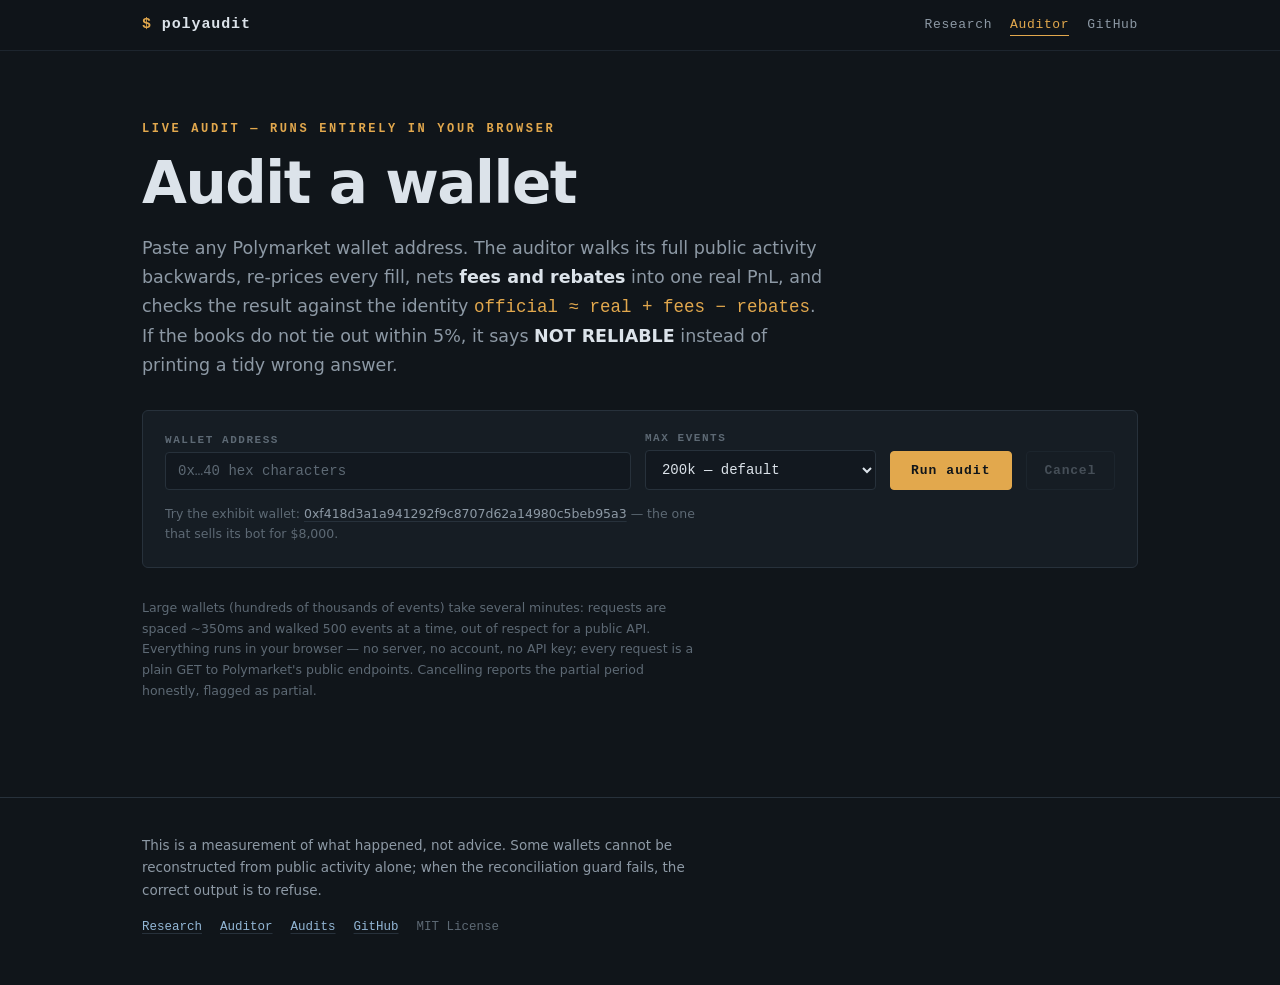
==== docs/auditor.html @ 951c94fe "feat: commissioned audits service page (USDC on Polygon, email orders)" ====
<!DOCTYPE html>
<html lang="en">
<head>
<meta charset="utf-8">
<meta name="viewport" content="width=device-width, initial-scale=1">
<meta name="color-scheme" content="dark">
<meta name="theme-color" content="#10151a">
<meta name="description" content="Audit any Polymarket wallet in your browser: real PnL with fees and rebates netted, maker/taker split, anti-luck shape, and a reconciliation guard that refuses to publish numbers that do not tie out.">
<title>polyaudit — wallet auditor</title>
<link rel="stylesheet" href="styles.css">
</head>
<body>
<a class="skip" href="#main">Skip to content</a>

<header class="site-head">
  <div class="wrap site-head-in">
    <a class="brand" href="index.html"><span class="tick">$</span> polyaudit</a>
    <nav class="site-nav" aria-label="Site">
      <a href="index.html">Research</a>
      <a href="auditor.html" aria-current="page">Auditor</a>
      <a href="https://github.com/IP-Mattos/polyaudit" rel="external">GitHub</a>
    </nav>
  </div>
</header>

<main id="main">
  <section class="hero wrap">
    <p class="eyebrow">Live audit — runs entirely in your browser</p>
    <h1>Audit a wallet</h1>
    <p class="lede">Paste any Polymarket wallet address. The auditor walks its
      full public activity backwards, re-prices every fill, nets
      <strong>fees and rebates</strong> into one real PnL, and checks the result
      against the identity <code>official ≈ real + fees − rebates</code>. If the
      books do not tie out within 5%, it says <strong>NOT RELIABLE</strong>
      instead of printing a tidy wrong answer.</p>

    <div class="aud-panel">
      <form class="aud-form" id="audForm" novalidate>
        <div class="field grow">
          <label for="addr">Wallet address</label>
          <input id="addr" name="addr" type="text" inputmode="text" autocomplete="off"
                 spellcheck="false" placeholder="0x…40 hex characters"
                 aria-describedby="addrHelp">
        </div>
        <div class="field">
          <label for="cap">Max events</label>
          <select id="cap" name="cap">
            <option value="50000">50k — quick look</option>
            <option value="200000" selected>200k — default</option>
            <option value="600000">600k — full engine cap</option>
          </select>
        </div>
        <button type="submit" class="btn" id="runBtn">Run audit</button>
        <button type="button" class="btn-ghost" id="cancelBtn" disabled>Cancel</button>
      </form>

      <p class="aud-note" id="addrHelp">
        Try the exhibit wallet:
        <a href="#" id="exampleLink">0xf418d3a1a941292f9c8707d62a14980c5beb95a3</a>
        — the one that sells its bot for $8,000.
      </p>

      <p class="aud-error" id="audError" role="alert" hidden></p>

      <div class="aud-progress" id="audProgress" aria-live="polite">
        <span id="progressText"></span><span class="cursor" aria-hidden="true"></span>
      </div>
    </div>

    <figure class="term report" id="report" aria-live="polite">
      <figcaption class="term-bar">
        <span id="reportTitle">audit report</span>
        <span id="reportMeta"></span>
      </figcaption>
      <div class="report-body" id="reportBody"></div>
      <div class="report-actions">
        <button type="button" class="btn-ghost" id="downloadBtn">Download JSON</button>
      </div>
    </figure>

    <p class="aud-note">
      Large wallets (hundreds of thousands of events) take several minutes:
      requests are spaced ~350ms and walked 500 events at a time, out of respect
      for a public API. Everything runs in your browser — no server, no account,
      no API key; every request is a plain GET to Polymarket's public endpoints.
      Cancelling reports the partial period honestly, flagged as partial.
    </p>
  </section>
</main>

<footer class="site-foot">
  <div class="wrap">
    <p class="disclaimer">This is a measurement of what happened, not advice.
      Some wallets cannot be reconstructed from public activity alone; when the
      reconciliation guard fails, the correct output is to refuse.</p>
    <nav aria-label="Footer">
      <a href="index.html">Research</a>
      <a href="auditor.html">Auditor</a>
      <a href="services.html">Audits</a>
      <a href="https://github.com/IP-Mattos/polyaudit" rel="external">GitHub</a>
      <span>MIT License</span>
    </nav>
  </div>
</footer>

<script src="audit.js"></script>
</body>
</html>
---- docs/styles.css ----
/* ============================================================
   polyaudit — forensic ledger. Dark-only, by intent.
   Ink system: ledger black ground, carbon panels, phosphor
   amber for data, red ink for losses and DEAD verdicts,
   settled green for the rare positive line.
   ============================================================ */

:root {
  --bg:        #10151a;   /* ledger black */
  --panel:     #161d24;   /* carbon */
  --panel-2:   #12181f;
  --rule:      #27313b;   /* hairline */
  --rule-soft: #1d252e;
  --paper:     #dce3ea;   /* body text */
  --slate:     #8d99a5;   /* annotations */
  --faint:     #5d6974;
  --amber:     #e2a84d;   /* phosphor: data, emphasis */
  --red:       #e0685c;   /* red ink: losses, DEAD */
  --green:     #83b077;   /* settled: the rare positive */
  --link:      #93b7d6;
  --mono: ui-monospace, "Cascadia Code", "SF Mono", Menlo, Consolas,
          "Liberation Mono", monospace;
  --sans: system-ui, -apple-system, "Segoe UI", Roboto, "Helvetica Neue",
          Arial, sans-serif;
}

* { box-sizing: border-box; }

html { scroll-behavior: smooth; }

body {
  margin: 0;
  background: var(--bg);
  color: var(--paper);
  font: 16px/1.65 var(--sans);
  -webkit-font-smoothing: antialiased;
}

::selection { background: var(--amber); color: #10151a; }

a { color: var(--link); text-decoration-color: var(--rule); text-underline-offset: 3px; }
a:hover { text-decoration-color: var(--link); }

:focus-visible {
  outline: 2px solid var(--amber);
  outline-offset: 2px;
  border-radius: 2px;
}

.skip {
  position: absolute; left: -9999px; top: 0;
  background: var(--amber); color: #10151a;
  padding: 8px 14px; font: 600 13px var(--mono); z-index: 99;
}
.skip:focus { left: 8px; top: 8px; }

.wrap { max-width: 1040px; margin-inline: auto; padding-inline: 22px; }

/* ---------- header ---------- */

.site-head {
  position: sticky; top: 0; z-index: 10;
  background: rgba(16, 21, 26, 0.92);
  backdrop-filter: blur(6px);
  border-bottom: 1px solid var(--rule-soft);
}
.site-head-in {
  display: flex; align-items: baseline; gap: 22px;
  padding-block: 14px; flex-wrap: wrap;
}
.brand {
  font: 700 15px/1 var(--mono);
  letter-spacing: 0.06em;
  color: var(--paper);
  text-decoration: none;
}
.brand .tick { color: var(--amber); }
.site-nav { display: flex; gap: 18px; margin-left: auto; flex-wrap: wrap; }
.site-nav a {
  font: 500 13px/1 var(--mono);
  letter-spacing: 0.05em;
  color: var(--slate);
  text-decoration: none;
  padding-block: 4px;
}
.site-nav a:hover { color: var(--paper); }
.site-nav a[aria-current="page"] {
  color: var(--amber);
  border-bottom: 1px solid var(--amber);
}

/* ---------- hero ---------- */

.hero { padding-block: 72px 56px; }
.eyebrow {
  font: 600 12px/1 var(--mono);
  letter-spacing: 0.22em;
  text-transform: uppercase;
  color: var(--amber);
  margin: 0 0 18px;
}
.hero h1 {
  font: 800 clamp(34px, 6vw, 58px)/1.06 var(--sans);
  letter-spacing: -0.025em;
  margin: 0 0 20px;
  max-width: 17ch;
}
.hero .lede {
  max-width: 62ch;
  color: var(--slate);
  font-size: 17.5px;
  margin: 0 0 14px;
}
.hero .lede strong { color: var(--paper); font-weight: 600; }
.hero .lede code { color: var(--amber); }

.case-index {
  display: flex; flex-wrap: wrap; gap: 8px 22px;
  margin-top: 30px; padding: 0; list-style: none;
}
.case-index a {
  font: 500 13px/1.4 var(--mono);
  color: var(--slate); text-decoration: none;
}
.case-index a::before { content: "→ "; color: var(--amber); }
.case-index a:hover { color: var(--paper); }

/* ---------- terminal / ledger exhibit ---------- */

.term {
  margin: 40px 0 0;
  background: var(--panel);
  border: 1px solid var(--rule);
  border-radius: 6px;
  overflow: hidden;
}
.term-bar {
  display: flex; justify-content: space-between; gap: 12px; flex-wrap: wrap;
  padding: 10px 16px;
  border-bottom: 1px solid var(--rule-soft);
  background: var(--panel-2);
  font: 500 12px/1.4 var(--mono);
  color: var(--faint);
  letter-spacing: 0.05em;
}
.term-body { padding: 18px 16px 8px; font: 14px/1.5 var(--mono); }

.tl {
  display: grid;
  grid-template-columns: minmax(0, 1fr) auto minmax(0, 1.1fr);
  gap: 4px 18px;
  align-items: baseline;
  padding-block: 5px;
}
.tl-k { color: var(--paper); }
.tl-v { text-align: right; font-variant-numeric: tabular-nums; white-space: nowrap; }
.tl-n { color: var(--faint); font-size: 12px; }
.tl.sum {
  border-top: 1px solid var(--rule);
  margin-top: 6px; padding-top: 10px;
  font-weight: 700;
}
.amber { color: var(--amber); }
.red   { color: var(--red); }
.green { color: var(--green); }
.slate { color: var(--slate); }

.term-foot {
  margin: 0;
  padding: 12px 16px 16px;
  color: var(--slate);
  font-size: 13.5px;
  border-top: 1px solid var(--rule-soft);
}

/* hero ledger reveal — one orchestrated moment, then quiet */
.reveal .tl { animation: settle 0.5s ease-out backwards; }
.reveal .tl:nth-child(1) { animation-delay: 0.15s; }
.reveal .tl:nth-child(2) { animation-delay: 0.35s; }
.reveal .tl:nth-child(3) { animation-delay: 0.55s; }
.reveal .tl:nth-child(4) { animation-delay: 0.85s; }
.reveal .tl:nth-child(5) { animation-delay: 1.15s; }
@keyframes settle {
  from { opacity: 0; transform: translateY(4px); }
  to   { opacity: 1; transform: none; }
}
@media (prefers-reduced-motion: reduce) {
  html { scroll-behavior: auto; }
  .reveal .tl { animation: none; }
}

/* ---------- exhibits (sections) ---------- */

.exhibit {
  padding-block: 64px;
  border-top: 1px solid var(--rule-soft);
}
.ex-tag {
  font: 600 12px/1 var(--mono);
  letter-spacing: 0.22em;
  text-transform: uppercase;
  color: var(--amber);
  margin: 0 0 14px;
}
.exhibit h2 {
  font: 700 clamp(24px, 3.6vw, 34px)/1.15 var(--sans);
  letter-spacing: -0.02em;
  margin: 0 0 16px;
}
.exhibit h3 {
  font: 650 18px/1.3 var(--sans);
  margin: 34px 0 10px;
}
.exhibit p { max-width: 68ch; }
.exhibit p, .exhibit li { color: var(--paper); }
.exhibit .aside { color: var(--slate); font-size: 14.5px; }
.exhibit code {
  font: 0.92em var(--mono);
  color: var(--amber);
  background: var(--panel-2);
  border: 1px solid var(--rule-soft);
  border-radius: 3px;
  padding: 0.08em 0.35em;
  overflow-wrap: anywhere;
}

.identity {
  margin: 26px 0;
  padding: 18px 20px;
  background: var(--panel);
  border: 1px solid var(--rule);
  border-left: 3px solid var(--amber);
  border-radius: 4px;
  font: 600 clamp(15px, 2.6vw, 19px)/1.5 var(--mono);
  overflow-x: auto;
  white-space: nowrap;
}
.identity .note {
  display: block; white-space: normal;
  font: 400 13px/1.5 var(--sans);
  color: var(--slate); margin-top: 8px;
}

/* ---------- verdict stamps ---------- */

.stamp {
  display: inline-block;
  font: 700 10.5px/1 var(--mono);
  letter-spacing: 0.14em;
  padding: 0.42em 0.6em 0.36em;
  border: 1.5px solid currentColor;
  border-radius: 3px;
  transform: rotate(-2deg);
  color: var(--red);
  white-space: nowrap;
}
.stamp.artifact { color: var(--amber); }
.stamp.zero, .stamp.gray { color: var(--slate); }
.stamp.won { color: var(--green); }

/* ---------- tables ---------- */

.tscroll {
  overflow-x: auto;
  border: 1px solid var(--rule);
  border-radius: 6px;
  margin: 26px 0;
  background: var(--panel);
}
table { border-collapse: collapse; width: 100%; min-width: 640px; }
th {
  text-align: left;
  font: 600 11px/1.4 var(--mono);
  letter-spacing: 0.14em;
  text-transform: uppercase;
  color: var(--faint);
  padding: 12px 14px;
  border-bottom: 1px solid var(--rule);
  background: var(--panel-2);
}
td {
  padding: 12px 14px;
  border-bottom: 1px solid var(--rule-soft);
  vertical-align: top;
  font-size: 14px;
}
tr:last-child td { border-bottom: 0; }
td.strat { font: 600 13.5px/1.45 var(--sans); color: var(--paper); min-width: 150px; }
td.ev { color: var(--slate); max-width: 56ch; }
td.ev b, td.ev strong { color: var(--paper); font-weight: 600; }
td .num { font-family: var(--mono); font-size: 0.95em; color: var(--amber); }

/* ---------- bestiary cards ---------- */

.cards {
  display: grid;
  grid-template-columns: repeat(2, minmax(0, 1fr));
  gap: 16px;
  margin: 28px 0;
  padding: 0;
  list-style: none;
}
.card {
  background: var(--panel);
  border: 1px solid var(--rule);
  border-radius: 6px;
  padding: 20px 20px 18px;
  display: flex; flex-direction: column; gap: 10px;
}
.card-kind {
  font: 700 11px/1 var(--mono);
  letter-spacing: 0.18em;
  text-transform: uppercase;
  color: var(--amber);
  margin: 0;
}
.card-who {
  font: 600 16px/1.3 var(--sans);
  margin: 0;
}
.card-who .addr { font: 400 12px var(--mono); color: var(--faint); overflow-wrap: anywhere; }
.card-stats {
  margin: 0; padding: 0; list-style: none;
  font: 13px/1.6 var(--mono);
  color: var(--slate);
}
.card-stats li { display: flex; justify-content: space-between; gap: 14px; padding-block: 2px; }
.card-stats .v { text-align: right; font-variant-numeric: tabular-nums; white-space: nowrap; }
.card p { margin: 0; font-size: 14px; color: var(--paper); max-width: none; }
.card .aside { margin: 0; font-size: 13px; color: var(--slate); }

.lesson {
  margin: 30px 0 0;
  padding: 20px 22px;
  border: 1px solid var(--rule);
  border-left: 3px solid var(--red);
  border-radius: 4px;
  background: var(--panel);
  font-size: 16.5px;
  max-width: none;
}
.lesson strong { color: var(--red); }

/* ---------- methodology list ---------- */

.rules {
  margin: 26px 0; padding: 0;
  list-style: none;
  counter-reset: rule;
  display: grid; gap: 0;
}
.rules li {
  counter-increment: rule;
  position: relative;
  padding: 14px 0 14px 58px;
  border-bottom: 1px solid var(--rule-soft);
  max-width: 76ch;
}
.rules li::before {
  content: "R" counter(rule, decimal-leading-zero);
  position: absolute; left: 0; top: 16px;
  font: 700 12px/1 var(--mono);
  letter-spacing: 0.08em;
  color: var(--amber);
  border: 1px solid var(--rule);
  border-radius: 3px;
  padding: 4px 6px;
  background: var(--panel-2);
}
.rules b { color: var(--paper); }
.rules .paid { display: block; color: var(--slate); font-size: 13.5px; margin-top: 3px; }

/* ---------- api notes ---------- */

.gotchas { margin: 24px 0; padding: 0; list-style: none; display: grid; gap: 12px; }
.gotchas li {
  background: var(--panel);
  border: 1px solid var(--rule-soft);
  border-radius: 5px;
  padding: 14px 16px;
  font-size: 14.5px;
  color: var(--slate);
  max-width: none;
}
.gotchas b { color: var(--paper); font-weight: 600; }

/* ---------- footer ---------- */

.site-foot {
  border-top: 1px solid var(--rule);
  margin-top: 40px;
  padding-block: 36px 48px;
  color: var(--faint);
  font-size: 13.5px;
}
.site-foot .disclaimer {
  color: var(--slate);
  max-width: 68ch;
  margin: 0 0 16px;
}
.site-foot nav { display: flex; gap: 18px; flex-wrap: wrap; font-family: var(--mono); font-size: 12.5px; }

/* ============================================================
   auditor page
   ============================================================ */

.aud-panel {
  background: var(--panel);
  border: 1px solid var(--rule);
  border-radius: 6px;
  padding: 22px;
  margin: 30px 0;
}
.aud-form { display: flex; flex-wrap: wrap; gap: 14px; align-items: flex-end; }
.field { display: flex; flex-direction: column; gap: 6px; }
.field.grow { flex: 1 1 340px; }
.field label {
  font: 600 11px/1 var(--mono);
  letter-spacing: 0.14em;
  text-transform: uppercase;
  color: var(--faint);
}
.field input, .field select {
  background: var(--panel-2);
  border: 1px solid var(--rule);
  border-radius: 4px;
  color: var(--paper);
  font: 14px var(--mono);
  padding: 10px 12px;
}
.field input::placeholder { color: var(--faint); }
.field input:focus, .field select:focus {
  outline: 2px solid var(--amber);
  outline-offset: 1px;
  border-color: var(--amber);
}

.btn {
  font: 700 13px/1 var(--mono);
  letter-spacing: 0.08em;
  padding: 12px 20px;
  border-radius: 4px;
  border: 1px solid var(--amber);
  background: var(--amber);
  color: #10151a;
  cursor: pointer;
}
.btn:hover { filter: brightness(1.08); }
.btn:disabled { opacity: 0.45; cursor: not-allowed; filter: none; }
.btn-ghost {
  font: 600 13px/1 var(--mono);
  letter-spacing: 0.06em;
  padding: 12px 18px;
  border-radius: 4px;
  border: 1px solid var(--rule);
  background: transparent;
  color: var(--slate);
  cursor: pointer;
}
.btn-ghost:hover { color: var(--paper); border-color: var(--slate); }
.btn-ghost:disabled { opacity: 0.4; cursor: not-allowed; }

.aud-note { color: var(--faint); font-size: 12.5px; margin: 14px 0 0; max-width: 70ch; }
.aud-note a { color: var(--slate); }

.aud-error {
  color: var(--red);
  font: 600 13.5px/1.5 var(--mono);
  margin: 14px 0 0;
}

.aud-progress {
  display: none;
  margin: 14px 0 0;
  font: 13.5px/1.6 var(--mono);
  color: var(--amber);
}
.aud-progress.on { display: flex; gap: 14px; align-items: center; flex-wrap: wrap; }
.aud-progress .cursor {
  display: inline-block; width: 8px; height: 15px;
  background: var(--amber); vertical-align: text-bottom;
  animation: blink 1.1s steps(1) infinite;
}
@keyframes blink { 50% { opacity: 0; } }
@media (prefers-reduced-motion: reduce) { .aud-progress .cursor { animation: none; } }

/* report output */
.report { display: none; }
.report.on { display: block; }
.report-body {
  padding: 18px 16px;
  font: 13.5px/1.7 var(--mono);
  overflow-x: auto;
}
.rline { white-space: pre-wrap; overflow-wrap: anywhere; }
.rline.head { color: var(--faint); }
.rline.big { font-weight: 700; font-size: 15px; }
.rline.flag { color: var(--red); }
.rline.warn { color: var(--amber); }
.rline.ok { color: var(--green); }
.rline.dim { color: var(--slate); }
.rline.gap { min-height: 1.2em; }
.report-actions {
  display: flex; gap: 12px; flex-wrap: wrap;
  padding: 14px 16px;
  border-top: 1px solid var(--rule-soft);
}

/* ---------- responsive ---------- */

@media (max-width: 760px) {
  .cards { grid-template-columns: 1fr; }
  .hero { padding-block: 52px 40px; }
  .exhibit { padding-block: 48px; }
}
@media (max-width: 560px) {
  .tl { grid-template-columns: minmax(0, 1fr) auto; }
  .tl-n { display: none; }
  .rules li { padding-left: 0; padding-top: 40px; }
  .rules li::before { top: 10px; }
}
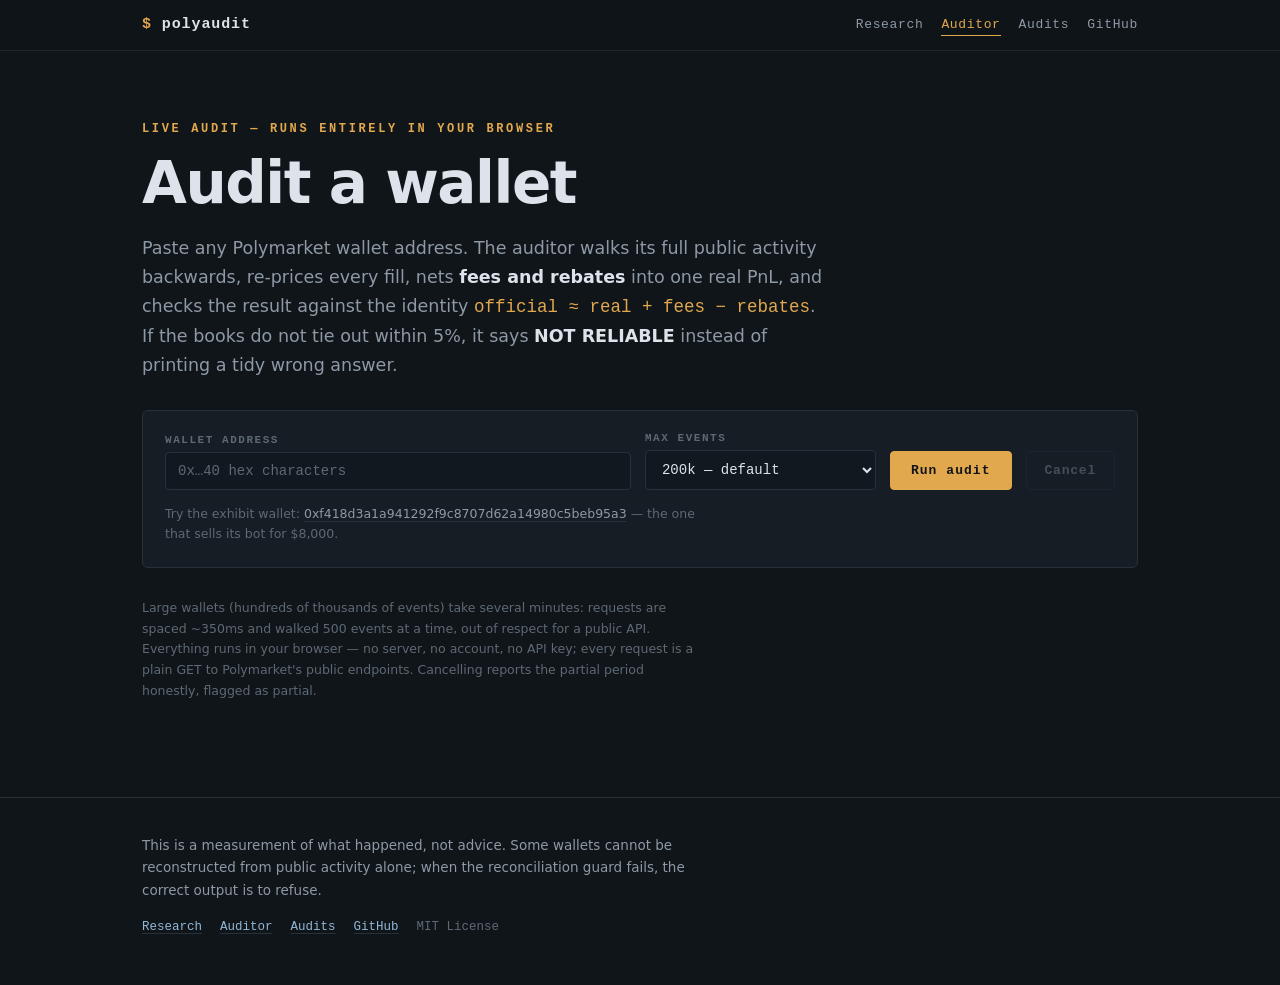
==== commit 0877f8f7: "fix: full HTML skeleton on services page; Audits link in auditor header" ====
--- a/docs/auditor.html
+++ b/docs/auditor.html
@@ -18,6 +18,7 @@
     <nav class="site-nav" aria-label="Site">
       <a href="index.html">Research</a>
       <a href="auditor.html" aria-current="page">Auditor</a>
+      <a href="services.html">Audits</a>
       <a href="https://github.com/IP-Mattos/polyaudit" rel="external">GitHub</a>
     </nav>
   </div>
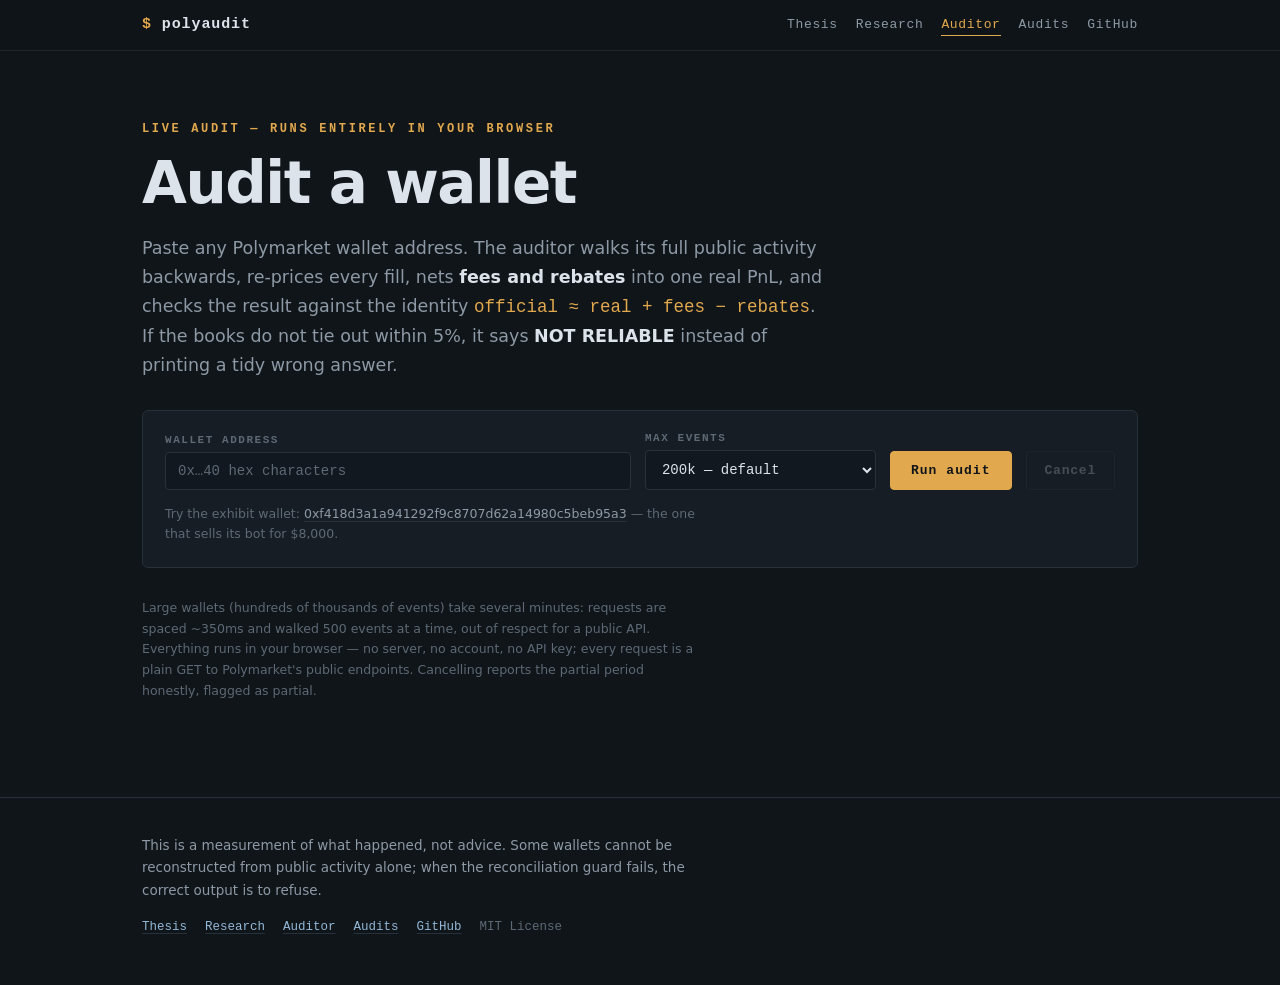
==== commit 4cb49677: "feat: thesis page — the general reconciliation identity across four domains, refusal as the feature" ====
--- a/docs/auditor.html
+++ b/docs/auditor.html
@@ -16,6 +16,7 @@
   <div class="wrap site-head-in">
     <a class="brand" href="index.html"><span class="tick">$</span> polyaudit</a>
     <nav class="site-nav" aria-label="Site">
+      <a href="thesis.html">Thesis</a>
       <a href="index.html">Research</a>
       <a href="auditor.html" aria-current="page">Auditor</a>
       <a href="services.html">Audits</a>
@@ -95,6 +96,7 @@
       Some wallets cannot be reconstructed from public activity alone; when the
       reconciliation guard fails, the correct output is to refuse.</p>
     <nav aria-label="Footer">
+      <a href="thesis.html">Thesis</a>
       <a href="index.html">Research</a>
       <a href="auditor.html">Auditor</a>
       <a href="services.html">Audits</a>
--- a/docs/styles.css
+++ b/docs/styles.css
@@ -519,3 +519,31 @@
   .rules li { padding-left: 0; padding-top: 40px; }
   .rules li::before { top: 10px; }
 }
+
+/* ---------- thesis: generalization table + notes ---------- */
+.table-scroll { overflow-x: auto; margin: 22px 0; -webkit-overflow-scrolling: touch; }
+.grid {
+  border-collapse: collapse;
+  width: 100%;
+  min-width: 640px;
+  font: 14px/1.5 var(--sans);
+}
+.grid th, .grid td {
+  text-align: left;
+  vertical-align: top;
+  padding: 11px 14px;
+  border-bottom: 1px solid var(--rule-soft);
+}
+.grid thead th {
+  color: var(--amber);
+  font: 600 12px/1.4 var(--mono);
+  text-transform: uppercase;
+  letter-spacing: 0.04em;
+  border-bottom: 1px solid var(--rule);
+}
+.grid td:first-child { color: var(--paper); font-weight: 600; white-space: nowrap; }
+.grid td:nth-child(2) { color: var(--amber); font-family: var(--mono); }
+.grid tbody tr:last-child td { border-bottom: none; }
+.fig-note { color: var(--slate); font-size: 13px; margin-top: 6px; }
+.case-links { display: flex; flex-wrap: wrap; gap: 20px; margin-top: 24px; font-family: var(--mono); }
+@media (max-width: 620px) { .grid td:first-child { white-space: normal; } }
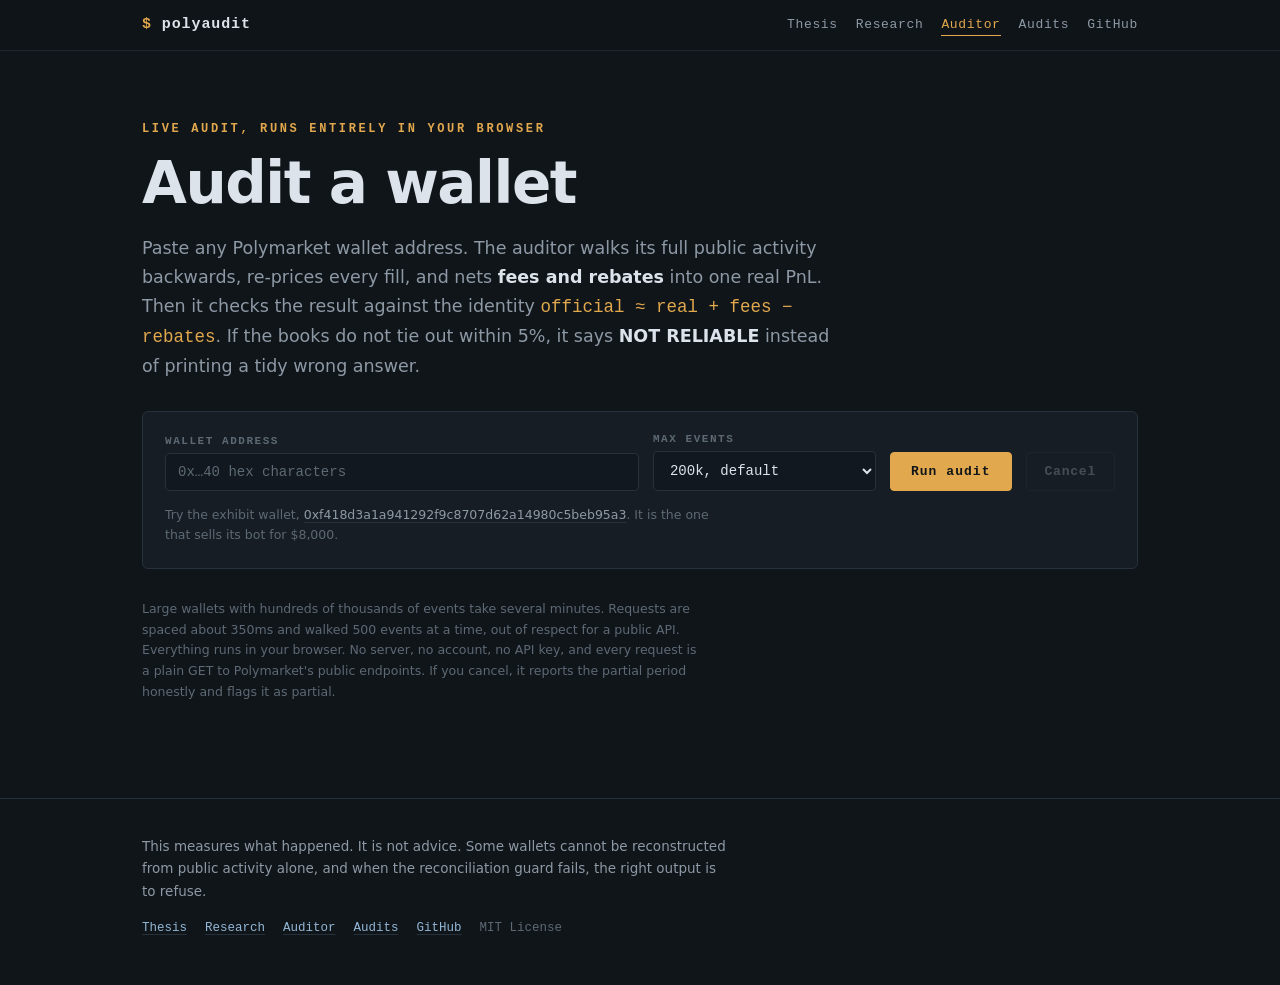
==== commit de0df363: "style: rewrite all site copy in a human voice, remove em-dashes and semicolon flourishes" ====
--- a/docs/auditor.html
+++ b/docs/auditor.html
@@ -6,7 +6,7 @@
 <meta name="color-scheme" content="dark">
 <meta name="theme-color" content="#10151a">
 <meta name="description" content="Audit any Polymarket wallet in your browser: real PnL with fees and rebates netted, maker/taker split, anti-luck shape, and a reconciliation guard that refuses to publish numbers that do not tie out.">
-<title>polyaudit — wallet auditor</title>
+<title>polyaudit · wallet auditor</title>
 <link rel="stylesheet" href="styles.css">
 </head>
 <body>
@@ -27,14 +27,14 @@
 
 <main id="main">
   <section class="hero wrap">
-    <p class="eyebrow">Live audit — runs entirely in your browser</p>
+    <p class="eyebrow">Live audit, runs entirely in your browser</p>
     <h1>Audit a wallet</h1>
     <p class="lede">Paste any Polymarket wallet address. The auditor walks its
-      full public activity backwards, re-prices every fill, nets
-      <strong>fees and rebates</strong> into one real PnL, and checks the result
-      against the identity <code>official ≈ real + fees − rebates</code>. If the
-      books do not tie out within 5%, it says <strong>NOT RELIABLE</strong>
-      instead of printing a tidy wrong answer.</p>
+      full public activity backwards, re-prices every fill, and nets
+      <strong>fees and rebates</strong> into one real PnL. Then it checks the
+      result against the identity <code>official ≈ real + fees − rebates</code>.
+      If the books do not tie out within 5%, it says <strong>NOT
+      RELIABLE</strong> instead of printing a tidy wrong answer.</p>
 
     <div class="aud-panel">
       <form class="aud-form" id="audForm" novalidate>
@@ -47,9 +47,9 @@
         <div class="field">
           <label for="cap">Max events</label>
           <select id="cap" name="cap">
-            <option value="50000">50k — quick look</option>
-            <option value="200000" selected>200k — default</option>
-            <option value="600000">600k — full engine cap</option>
+            <option value="50000">50k, quick look</option>
+            <option value="200000" selected>200k, default</option>
+            <option value="600000">600k, full engine cap</option>
           </select>
         </div>
         <button type="submit" class="btn" id="runBtn">Run audit</button>
@@ -57,9 +57,9 @@
       </form>
 
       <p class="aud-note" id="addrHelp">
-        Try the exhibit wallet:
-        <a href="#" id="exampleLink">0xf418d3a1a941292f9c8707d62a14980c5beb95a3</a>
-        — the one that sells its bot for $8,000.
+        Try the exhibit wallet,
+        <a href="#" id="exampleLink">0xf418d3a1a941292f9c8707d62a14980c5beb95a3</a>.
+        It is the one that sells its bot for $8,000.
       </p>
 
       <p class="aud-error" id="audError" role="alert" hidden></p>
@@ -81,20 +81,21 @@
     </figure>
 
     <p class="aud-note">
-      Large wallets (hundreds of thousands of events) take several minutes:
-      requests are spaced ~350ms and walked 500 events at a time, out of respect
-      for a public API. Everything runs in your browser — no server, no account,
-      no API key; every request is a plain GET to Polymarket's public endpoints.
-      Cancelling reports the partial period honestly, flagged as partial.
+      Large wallets with hundreds of thousands of events take several minutes.
+      Requests are spaced about 350ms and walked 500 events at a time, out of
+      respect for a public API. Everything runs in your browser. No server, no
+      account, no API key, and every request is a plain GET to Polymarket's
+      public endpoints. If you cancel, it reports the partial period honestly
+      and flags it as partial.
     </p>
   </section>
 </main>
 
 <footer class="site-foot">
   <div class="wrap">
-    <p class="disclaimer">This is a measurement of what happened, not advice.
-      Some wallets cannot be reconstructed from public activity alone; when the
-      reconciliation guard fails, the correct output is to refuse.</p>
+    <p class="disclaimer">This measures what happened. It is not advice. Some
+      wallets cannot be reconstructed from public activity alone, and when the
+      reconciliation guard fails, the right output is to refuse.</p>
     <nav aria-label="Footer">
       <a href="thesis.html">Thesis</a>
       <a href="index.html">Research</a>
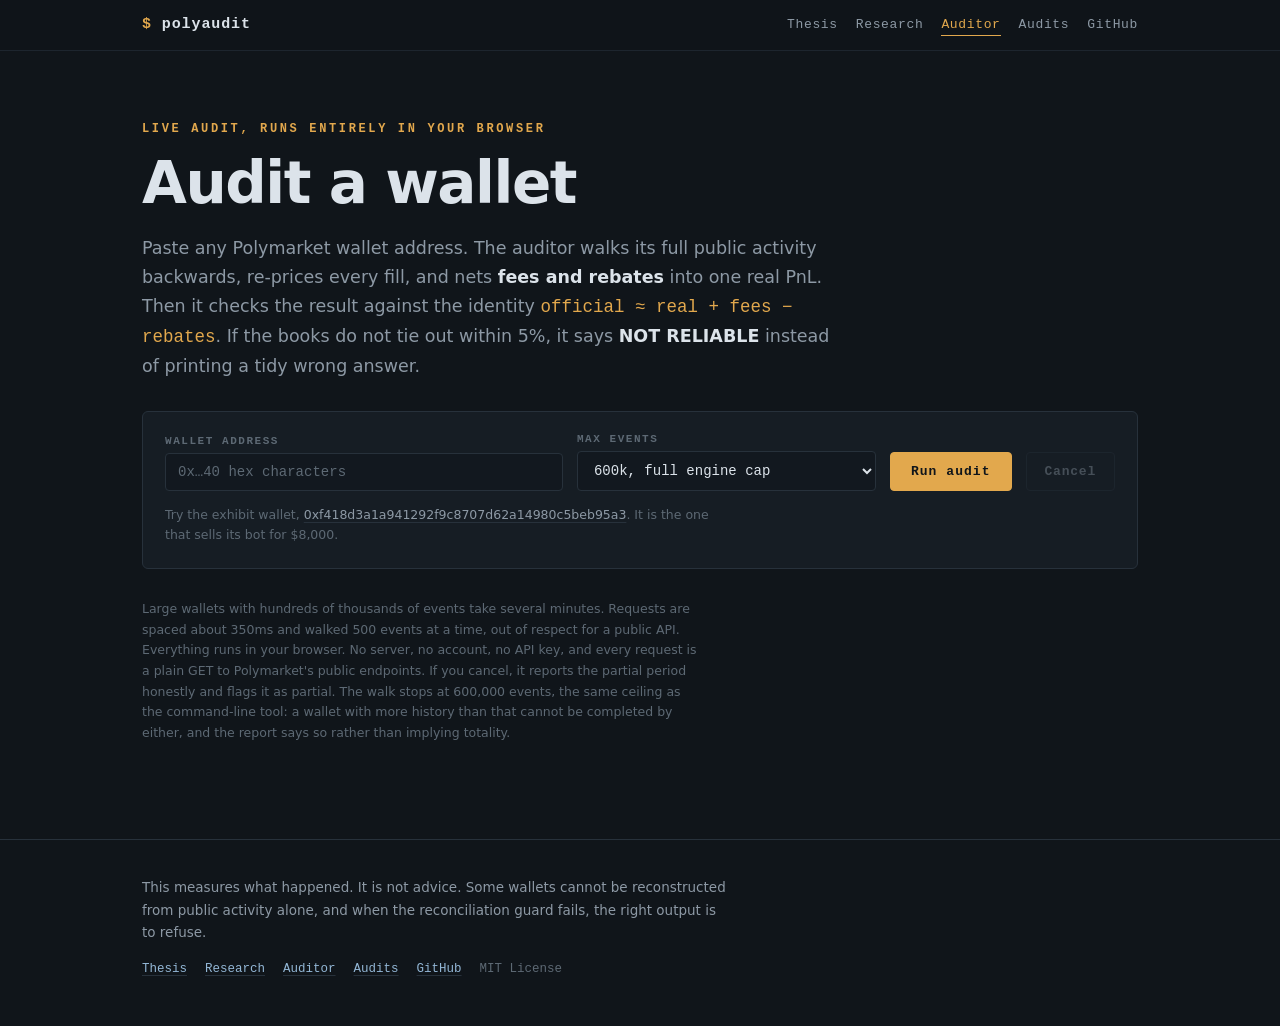
==== commit 6d982f9d: "fix: correct stale counts, exposed contact and unlabelled units Found by auditing the site against i" ====
--- a/docs/auditor.html
+++ b/docs/auditor.html
@@ -48,8 +48,8 @@
           <label for="cap">Max events</label>
           <select id="cap" name="cap">
             <option value="50000">50k, quick look</option>
-            <option value="200000" selected>200k, default</option>
-            <option value="600000">600k, full engine cap</option>
+            <option value="200000">200k, partial on large wallets</option>
+            <option value="600000" selected>600k, full engine cap</option>
           </select>
         </div>
         <button type="submit" class="btn" id="runBtn">Run audit</button>
@@ -77,6 +77,9 @@
       <div class="report-body" id="reportBody"></div>
       <div class="report-actions">
         <button type="button" class="btn-ghost" id="downloadBtn">Download JSON</button>
+        <button type="button" class="btn-ghost" id="copyLinkBtn">Copy link</button>
+        <input type="text" id="linkFallback" class="link-fallback" readonly hidden
+               aria-label="Link to this audit">
       </div>
     </figure>
 
@@ -86,7 +89,10 @@
       respect for a public API. Everything runs in your browser. No server, no
       account, no API key, and every request is a plain GET to Polymarket's
       public endpoints. If you cancel, it reports the partial period honestly
-      and flags it as partial.
+      and flags it as partial. The walk stops at 600,000 events, the same
+      ceiling as the command-line tool: a wallet with more history than that
+      cannot be completed by either, and the report says so rather than
+      implying totality.
     </p>
   </section>
 </main>
--- a/docs/styles.css
+++ b/docs/styles.css
@@ -506,6 +506,14 @@
   border-top: 1px solid var(--rule-soft);
 }
 
+.link-fallback {
+  flex: 1 1 300px; min-width: 0;
+  font-family: var(--mono); font-size: 0.82rem;
+  color: var(--paper); background: var(--panel-2);
+  border: 1px solid var(--rule); border-radius: 3px;
+  padding: 6px 9px;
+}
+
 /* ---------- responsive ---------- */
 
 @media (max-width: 760px) {
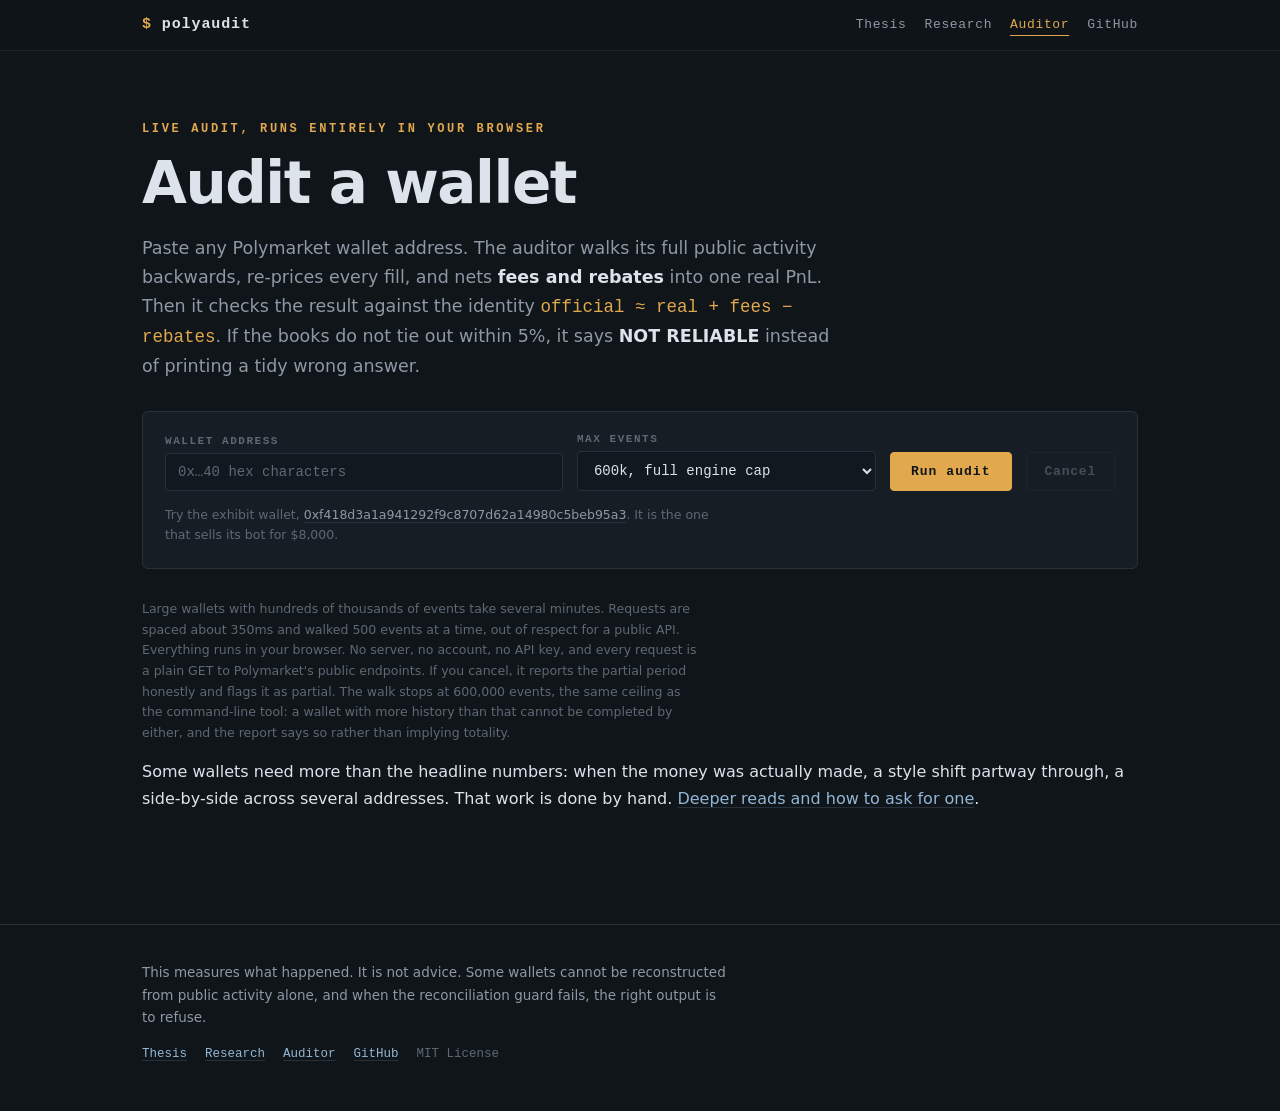
==== commit 87003665: "refactor(docs): take the audit tiers out of the shop window The three priced tiers competed for atte" ====
--- a/docs/auditor.html
+++ b/docs/auditor.html
@@ -19,7 +19,6 @@
       <a href="thesis.html">Thesis</a>
       <a href="index.html">Research</a>
       <a href="auditor.html" aria-current="page">Auditor</a>
-      <a href="services.html">Audits</a>
       <a href="https://github.com/IP-Mattos/polyaudit" rel="external">GitHub</a>
     </nav>
   </div>
@@ -94,6 +93,10 @@
       cannot be completed by either, and the report says so rather than
       implying totality.
     </p>
+    <p class="fine">Some wallets need more than the headline numbers:
+      when the money was actually made, a style shift partway through, a
+      side-by-side across several addresses. That work is done by hand.
+      <a href="services.html">Deeper reads and how to ask for one</a>.</p>
   </section>
 </main>
 
@@ -106,7 +109,6 @@
       <a href="thesis.html">Thesis</a>
       <a href="index.html">Research</a>
       <a href="auditor.html">Auditor</a>
-      <a href="services.html">Audits</a>
       <a href="https://github.com/IP-Mattos/polyaudit" rel="external">GitHub</a>
       <span>MIT License</span>
     </nav>
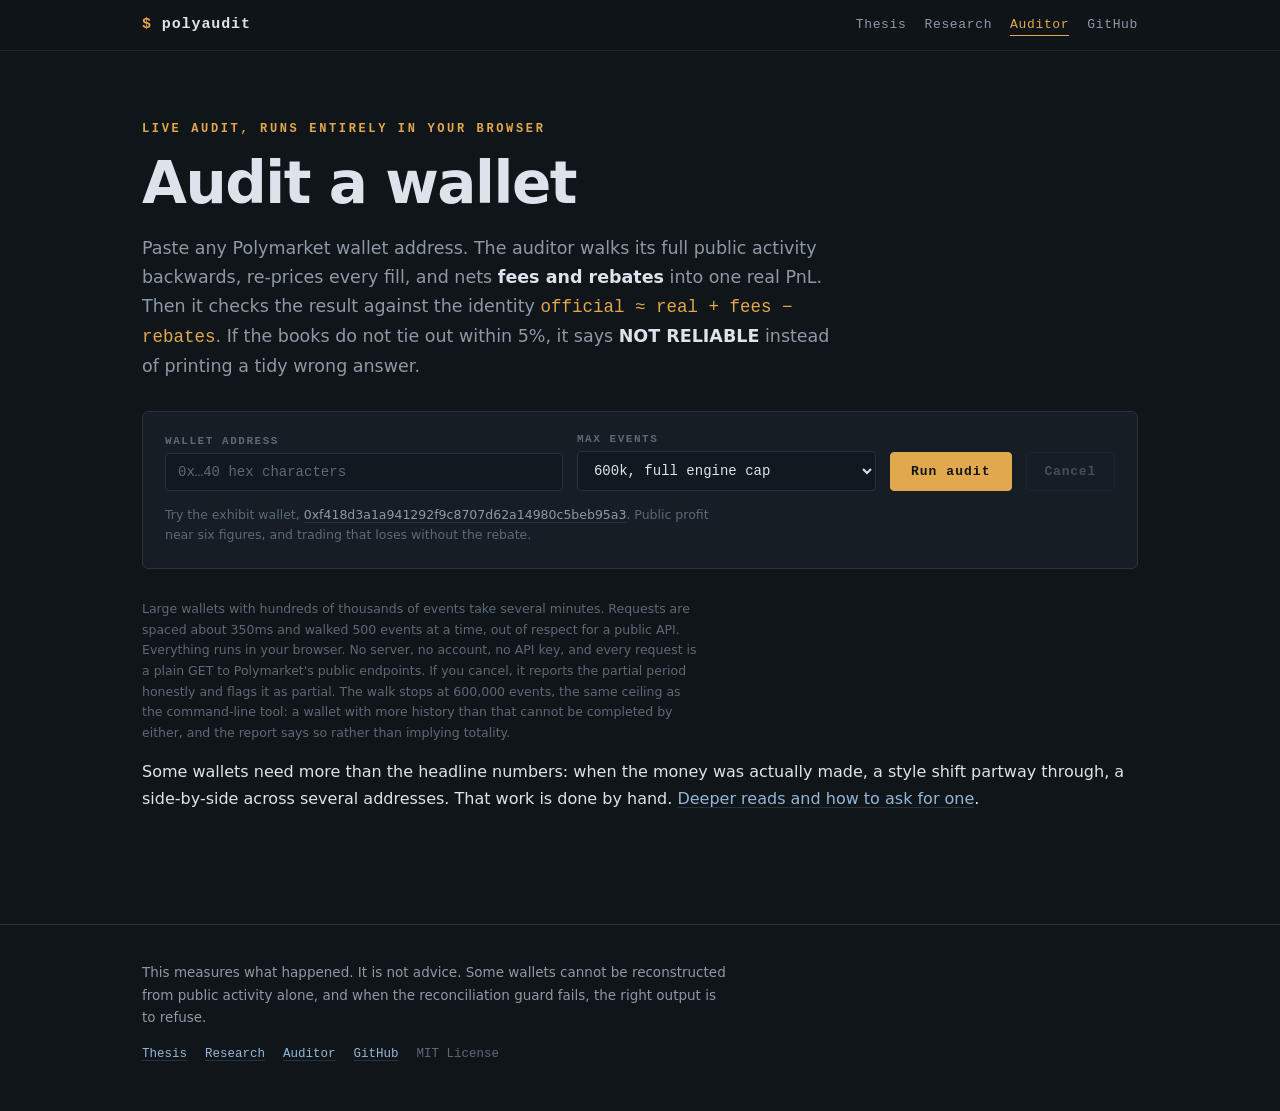
==== commit 39400286: "docs: identify audited wallets by address, not by handle The exhibits pointed at people. A username," ====
--- a/docs/auditor.html
+++ b/docs/auditor.html
@@ -58,7 +58,7 @@
       <p class="aud-note" id="addrHelp">
         Try the exhibit wallet,
         <a href="#" id="exampleLink">0xf418d3a1a941292f9c8707d62a14980c5beb95a3</a>.
-        It is the one that sells its bot for $8,000.
+        Public profit near six figures, and trading that loses without the rebate.
       </p>
 
       <p class="aud-error" id="audError" role="alert" hidden></p>
